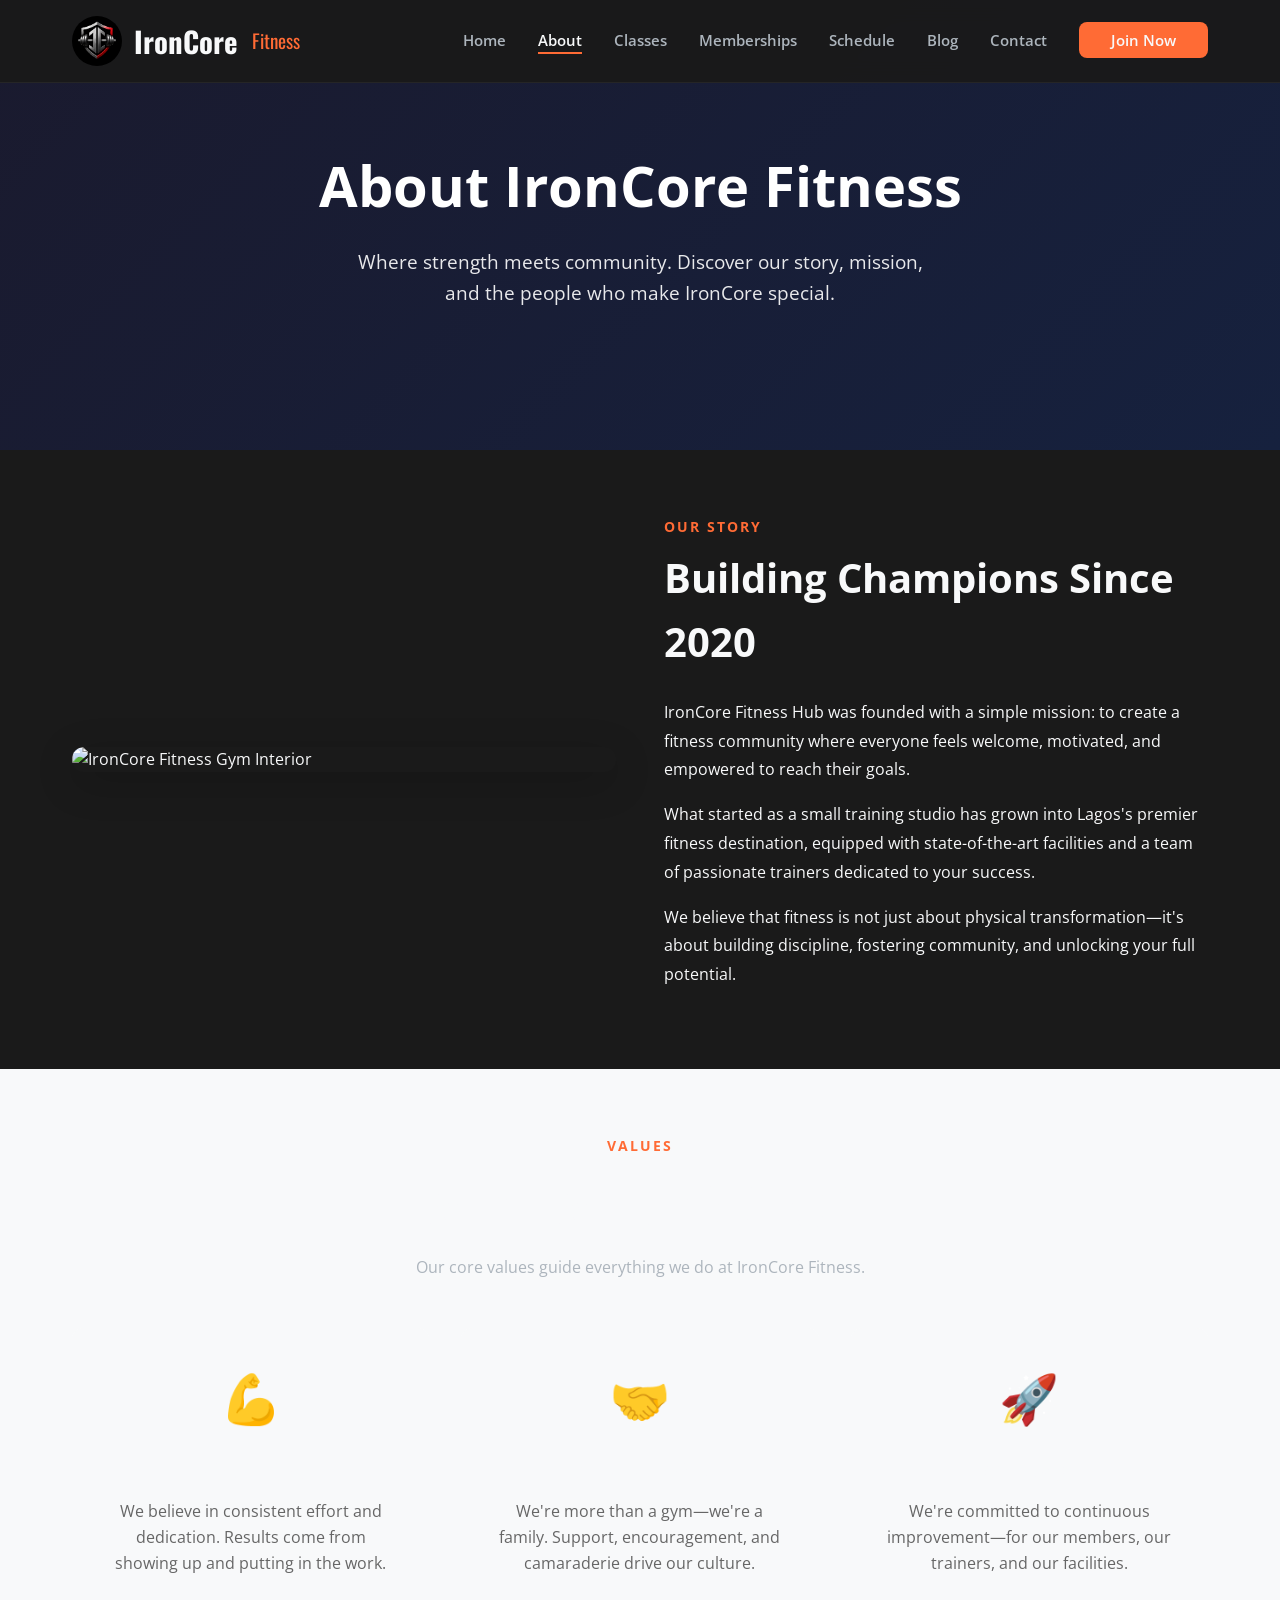
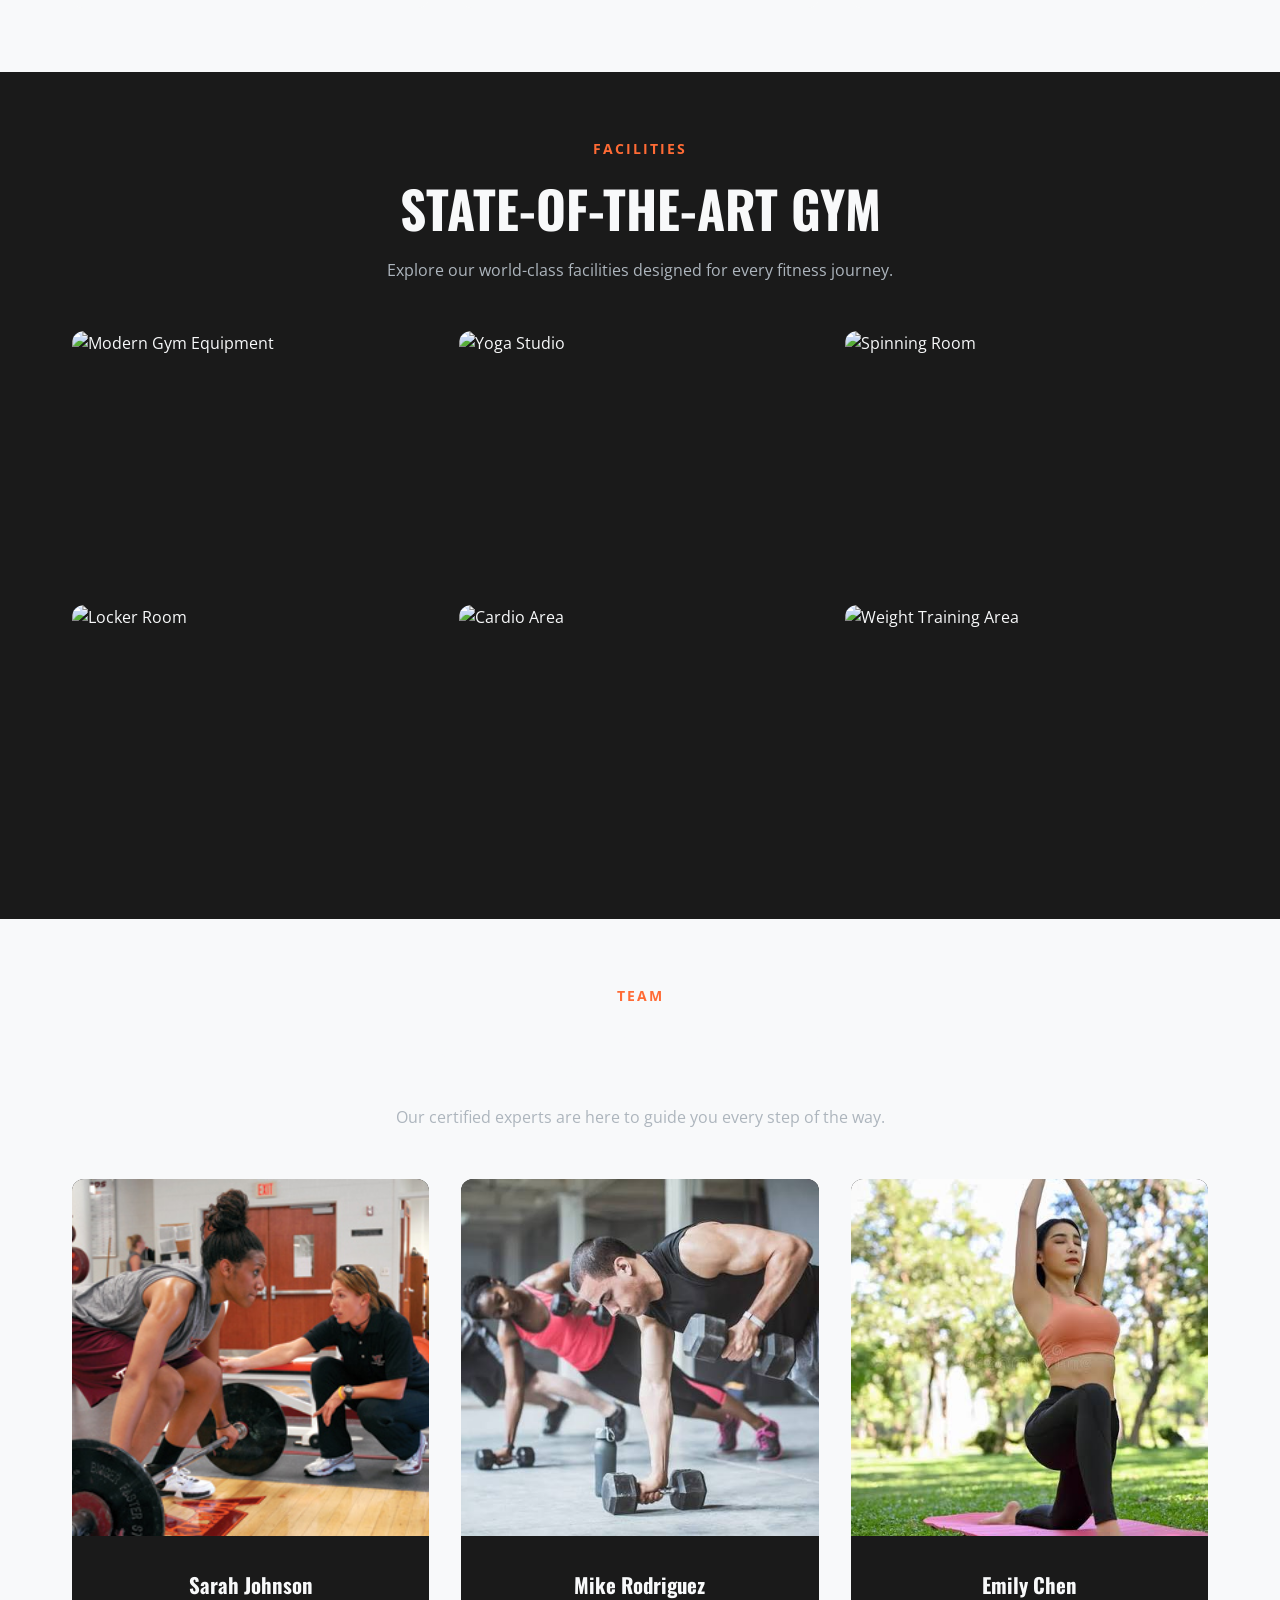
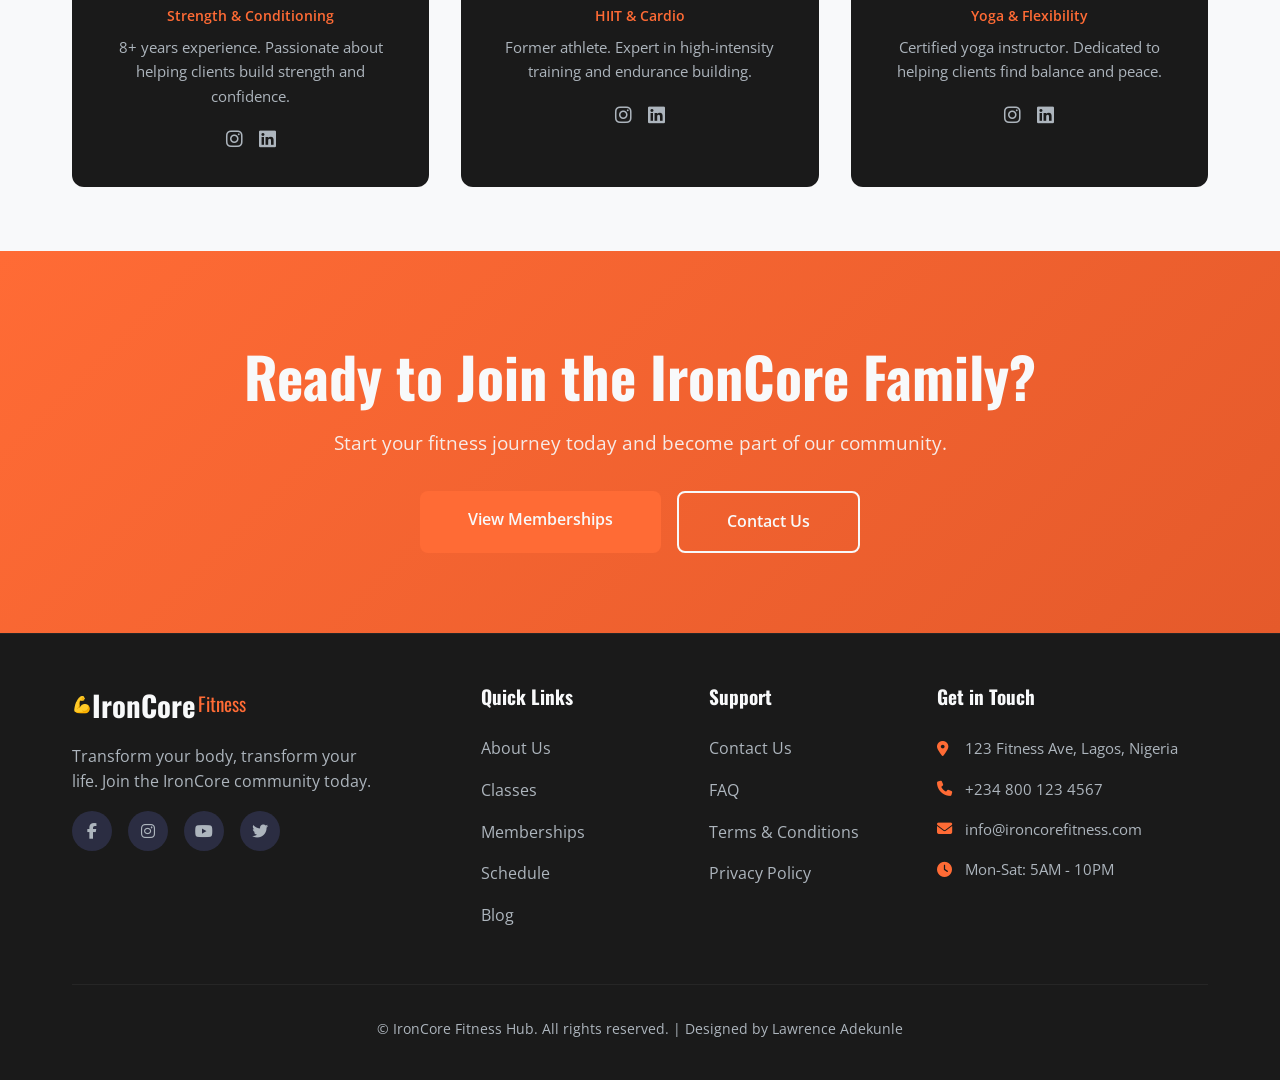
==== about.html @ e5c2a08a "update" ====
<!DOCTYPE html>
<html lang="en">
<head>
    <meta charset="UTF-8" />
    <meta name="viewport" content="width=device-width, initial-scale=1.0" />
    <meta name="description" content="About IronCore Fitness Hub - Discover our story, mission, and state-of-the-art facilities in Lagos, Nigeria." />
    <meta name="author" content="Lawrence Adekunle" />
    <meta name="robots" content="index, follow" />
    <meta name="theme-color" content="#e63946" />

    <!-- Open Graph Tags -->
    <meta property="og:title" content="About IronCore Fitness Hub" />
    <meta property="og:description" content="Learn about our mission, facilities, and expert trainers at IronCore Fitness Hub." />
    <meta property="og:type" content="website" />
    <meta property="og:url" content="https://ironcorefitness.com/about.html" />

    <!-- Canonical URL -->
    <link rel="canonical" href="https://ironcorefitness.com/about.html" />

    <!-- Favicon -->
    <link rel="icon" type="image/png" sizes="32x32" href="images/favicon-32x32.png" />
    <link rel="icon" type="image/png" sizes="16x16" href="images/favicon-16x16.png" />
    <link rel="apple-touch-icon" href="images/apple-touch-icon.png" />

    <!-- Google Fonts -->
    <link rel="preconnect" href="https://fonts.googleapis.com" />
    <link rel="preconnect" href="https://fonts.gstatic.com" crossorigin />
    <link href="https://fonts.googleapis.com/css2?family=Oswald:wght@400;600;700&family=Open+Sans:wght@300;400;600;700&display=swap" rel="stylesheet" media="print" onload="this.media='all'" />
    <noscript>
        <link href="https://fonts.googleapis.com/css2?family=Oswald:wght@400;600;700&family=Open+Sans:wght@300;400;600;700&display=swap" rel="stylesheet" />
    </noscript>

    <!-- CSS -->
    <link rel="stylesheet" href="styles/main.css" />
    <link rel="stylesheet" href="styles/main-large.css" />

    <!-- Font Awesome Icons -->
    <link rel="stylesheet" href="https://cdnjs.cloudflare.com/ajax/libs/font-awesome/6.4.0/css/all.min.css" />

    <title>About Us - IronCore Fitness Hub</title>

    <style>
        /* Page-specific styles */
        .page-hero {
            position: relative;
            min-height: 50vh;
            display: flex;
            align-items: center;
            justify-content: center;
            background: linear-gradient(135deg, #1a1a2e 0%, #16213e 100%);
            color: #fff;
            text-align: center;
            padding: 4rem 0;
        }

        .page-hero h1 {
            font-size: 3.5rem;
            font-weight: 700;
            margin-bottom: 1rem;
        }

        .page-hero p {
            font-size: 1.2rem;
            opacity: 0.9;
            max-width: 600px;
            margin: 0 auto;
        }

        .about-section {
            padding: 4rem 0;
        }

        .about-grid {
            display: grid;
            grid-template-columns: 1fr 1fr;
            gap: 3rem;
            align-items: center;
        }

        .about-image img {
            width: 100%;
            border-radius: 12px;
            box-shadow: 0 10px 40px rgba(0, 0, 0, 0.2);
        }

        .about-text h2 {
            font-size: 2.5rem;
            margin-bottom: 1.5rem;
        }

        .about-text p {
            margin-bottom: 1rem;
            line-height: 1.8;
        }

        .values-grid {
            display: grid;
            grid-template-columns: repeat(3, 1fr);
            gap: 2rem;
            margin-top: 3rem;
        }

        .value-card {
            text-align: center;
            padding: 2rem;
            background: #f8f9fa;
            border-radius: 12px;
            transition: transform 0.3s ease, box-shadow 0.3s ease;
        }

        .value-card:hover {
            transform: translateY(-5px);
            box-shadow: 0 10px 30px rgba(0, 0, 0, 0.1);
        }

        .value-card .icon {
            font-size: 3rem;
            color: #e63946;
            margin-bottom: 1rem;
        }

        .value-card h3 {
            font-size: 1.5rem;
            margin-bottom: 0.5rem;
        }

        .value-card p {
            color: #666;
            line-height: 1.6;
        }

        .facilities-gallery {
            display: grid;
            grid-template-columns: repeat(3, 1fr);
            gap: 1.5rem;
            margin-top: 2rem;
        }

        .facilities-gallery img {
            width: 100%;
            height: 250px;
            object-fit: cover;
            border-radius: 12px;
            transition: transform 0.3s ease;
        }

        .facilities-gallery img:hover {
            transform: scale(1.05);
        }

        /* Responsive */
        @media (max-width: 768px) {
            .about-grid {
                grid-template-columns: 1fr;
            }

            .values-grid {
                grid-template-columns: 1fr;
            }

            .facilities-gallery {
                grid-template-columns: 1fr 1fr;
            }

            .page-hero h1 {
                font-size: 2.5rem;
            }
        }

        @media (max-width: 480px) {
            .facilities-gallery {
                grid-template-columns: 1fr;
            }
        }
    </style>
</head>
<body>
    <!-- ===== HEADER ===== -->
    <header role="banner" aria-label="Site header">
        <div class="container">
            <div class="header-wrapper">
                <div class="logo">
                    <a href="index.html" aria-label="IronCore Fitness Home">
                        <img src="images/logo_icon.png" alt="IronCore Fitness Logo" class="logo-icon-img" width="50" height="50" loading="eager" />
                        <span class="logo-text">IronCore</span>
                        <span class="logo-sub">Fitness</span>
                    </a>
                </div>

                <nav role="navigation" aria-label="Main navigation">
                    <button class="hamburger" aria-label="Toggle navigation" aria-expanded="false" aria-controls="nav-links">
                        <span></span>
                        <span></span>
                        <span></span>
                    </button>
                    <ul class="nav-links" id="nav-links" role="menubar">
                        <li role="none"><a href="index.html" role="menuitem">Home</a></li>
                        <li role="none"><a href="about.html" class="active" role="menuitem" aria-current="page">About</a></li>
                        <li role="none"><a href="classes.html" role="menuitem">Classes</a></li>
                        <li role="none"><a href="memberships.html" role="menuitem">Memberships</a></li>
                        <li role="none"><a href="schedule.html" role="menuitem">Schedule</a></li>
                        <li role="none"><a href="blog.html" role="menuitem">Blog</a></li>
                        <li role="none"><a href="contact.html" role="menuitem">Contact</a></li>
                        <li role="none"><a href="#memberships" class="btn-nav-cta" role="menuitem">Join Now</a></li>
                    </ul>
                </nav>
            </div>
        </div>
    </header>

    <!-- ===== PAGE HERO ===== -->
    <section class="page-hero">
        <div class="container">
            <h1>About IronCore Fitness</h1>
            <p>Where strength meets community. Discover our story, mission, and the people who make IronCore special.</p>
        </div>
    </section>

    <!-- ===== OUR STORY ===== -->
    <section class="about-section">
        <div class="container">
            <div class="about-grid">
                <div class="about-image">
                    <img src="images/gym-interior.jpg" alt="IronCore Fitness Gym Interior" loading="lazy" />
                </div>
                <div class="about-text">
                    <span class="section-tag">Our Story</span>
                    <h2>Building Champions Since 2020</h2>
                    <p>IronCore Fitness Hub was founded with a simple mission: to create a fitness community where everyone feels welcome, motivated, and empowered to reach their goals.</p>
                    <p>What started as a small training studio has grown into Lagos's premier fitness destination, equipped with state-of-the-art facilities and a team of passionate trainers dedicated to your success.</p>
                    <p>We believe that fitness is not just about physical transformation—it's about building discipline, fostering community, and unlocking your full potential.</p>
                </div>
            </div>
        </div>
    </section>

    <!-- ===== CORE VALUES ===== -->
    <section class="about-section" style="background: #f8f9fa;">
        <div class="container">
            <div class="section-header">
                <span class="section-tag">Values</span>
                <h2>What We Stand For</h2>
                <p>Our core values guide everything we do at IronCore Fitness.</p>
            </div>
            <div class="values-grid">
                <div class="value-card">
                    <div class="icon">💪</div>
                    <h3>Discipline</h3>
                    <p>We believe in consistent effort and dedication. Results come from showing up and putting in the work.</p>
                </div>
                <div class="value-card">
                    <div class="icon">🤝</div>
                    <h3>Community</h3>
                    <p>We're more than a gym—we're a family. Support, encouragement, and camaraderie drive our culture.</p>
                </div>
                <div class="value-card">
                    <div class="icon">🚀</div>
                    <h3>Growth</h3>
                    <p>We're committed to continuous improvement—for our members, our trainers, and our facilities.</p>
                </div>
            </div>
        </div>
    </section>

    <!-- ===== FACILITIES ===== -->
    <section class="about-section">
        <div class="container">
            <div class="section-header">
                <span class="section-tag">Facilities</span>
                <h2>State-of-the-Art Gym</h2>
                <p>Explore our world-class facilities designed for every fitness journey.</p>
            </div>
            <div class="facilities-gallery">
                <img src="images/gym-equipment.jpg" alt="Modern Gym Equipment" loading="lazy" />
                <img src="images/yoga-studio.jpg" alt="Yoga Studio" loading="lazy" />
                <img src="images/spinning-room.jpg" alt="Spinning Room" loading="lazy" />
                <img src="images/locker-room.jpg" alt="Locker Room" loading="lazy" />
                <img src="images/cardio-area.jpg" alt="Cardio Area" loading="lazy" />
                <img src="images/weight-training.jpg" alt="Weight Training Area" loading="lazy" />
            </div>
        </div>
    </section>

    <!-- ===== MEET THE TEAM ===== -->
    <section class="about-section" style="background: #f8f9fa;">
        <div class="container">
            <div class="section-header">
                <span class="section-tag">Team</span>
                <h2>Meet Our Trainers</h2>
                <p>Our certified experts are here to guide you every step of the way.</p>
            </div>
            <div class="trainers-grid" style="display: grid; grid-template-columns: repeat(3, 1fr); gap: 2rem;">
                <!-- Trainer 1 -->
                <article class="trainer-card">
                    <div class="trainer-image">
                        <img src="images/strength_and_conditioning_trainer.jpg" alt="Sarah Johnson" loading="lazy" width="300" height="300" />
                    </div>
                    <div class="trainer-content">
                        <h3>Sarah Johnson</h3>
                        <span class="trainer-specialty">Strength &amp; Conditioning</span>
                        <p>8+ years experience. Passionate about helping clients build strength and confidence.</p>
                        <div class="trainer-social">
                            <a href="#" aria-label="Sarah's Instagram"><i class="fab fa-instagram"></i></a>
                            <a href="#" aria-label="Sarah's LinkedIn"><i class="fab fa-linkedin"></i></a>
                        </div>
                    </div>
                </article>

                <!-- Trainer 2 -->
                <article class="trainer-card">
                    <div class="trainer-image">
                        <img src="images/hiit_cardio_trainer.jpg" alt="Mike Rodriguez" loading="lazy" width="300" height="300" />
                    </div>
                    <div class="trainer-content">
                        <h3>Mike Rodriguez</h3>
                        <span class="trainer-specialty">HIIT &amp; Cardio</span>
                        <p>Former athlete. Expert in high-intensity training and endurance building.</p>
                        <div class="trainer-social">
                            <a href="#" aria-label="Mike's Instagram"><i class="fab fa-instagram"></i></a>
                            <a href="#" aria-label="Mike's LinkedIn"><i class="fab fa-linkedin"></i></a>
                        </div>
                    </div>
                </article>

                <!-- Trainer 3 -->
                <article class="trainer-card">
                    <div class="trainer-image">
                        <img src="images/yoga_flexibility_trainer.jpg" alt="Emily Chen" loading="lazy" width="300" height="300" />
                    </div>
                    <div class="trainer-content">
                        <h3>Emily Chen</h3>
                        <span class="trainer-specialty">Yoga &amp; Flexibility</span>
                        <p>Certified yoga instructor. Dedicated to helping clients find balance and peace.</p>
                        <div class="trainer-social">
                            <a href="#" aria-label="Emily's Instagram"><i class="fab fa-instagram"></i></a>
                            <a href="#" aria-label="Emily's LinkedIn"><i class="fab fa-linkedin"></i></a>
                        </div>
                    </div>
                </article>
            </div>
        </div>
    </section>

    <!-- ===== CTA SECTION ===== -->
    <section class="cta-section">
        <div class="container">
            <div class="cta-content">
                <h2>Ready to Join the IronCore Family?</h2>
                <p>Start your fitness journey today and become part of our community.</p>
                <div class="cta-buttons">
                    <a href="memberships.html" class="btn btn-primary">View Memberships</a>
                    <a href="contact.html" class="btn btn-secondary">Contact Us</a>
                </div>
            </div>
        </div>
    </section>

    <!-- ===== FOOTER ===== -->
    <footer role="contentinfo">
        <div class="container">
            <div class="footer-grid">
                <div class="footer-brand">
                    <div class="logo">
                        <span class="logo-icon" aria-hidden="true">💪</span>
                        <span class="logo-text">IronCore</span>
                        <span class="logo-sub">Fitness</span>
                    </div>
                    <p>Transform your body, transform your life. Join the IronCore community today.</p>
                    <div class="footer-social">
                        <a href="#" aria-label="Facebook"><i class="fab fa-facebook-f"></i></a>
                        <a href="#" aria-label="Instagram"><i class="fab fa-instagram"></i></a>
                        <a href="#" aria-label="YouTube"><i class="fab fa-youtube"></i></a>
                        <a href="#" aria-label="Twitter"><i class="fab fa-twitter"></i></a>
                    </div>
                </div>

                <div class="footer-links">
                    <h4>Quick Links</h4>
                    <ul>
                        <li><a href="about.html">About Us</a></li>
                        <li><a href="classes.html">Classes</a></li>
                        <li><a href="memberships.html">Memberships</a></li>
                        <li><a href="schedule.html">Schedule</a></li>
                        <li><a href="blog.html">Blog</a></li>
                    </ul>
                </div>

                <div class="footer-links">
                    <h4>Support</h4>
                    <ul>
                        <li><a href="contact.html">Contact Us</a></li>
                        <li><a href="#">FAQ</a></li>
                        <li><a href="#">Terms &amp; Conditions</a></li>
                        <li><a href="#">Privacy Policy</a></li>
                    </ul>
                </div>

                <div class="footer-contact">
                    <h4>Get in Touch</h4>
                    <ul>
                        <li><i class="fas fa-map-marker-alt"></i> 123 Fitness Ave, Lagos, Nigeria</li>
                        <li><i class="fas fa-phone"></i> <a href="tel:+2348001234567">+234 800 123 4567</a></li>
                        <li><i class="fas fa-envelope"></i> <a href="mailto:info@ironcorefitness.com">info@ironcorefitness.com</a></li>
                        <li><i class="fas fa-clock"></i> Mon-Sat: 5AM - 10PM</li>
                    </ul>
                </div>
            </div>
            <div class="footer-bottom">
                <p>&copy; <span id="year"></span> IronCore Fitness Hub. All rights reserved. | Designed by Lawrence Adekunle</p>
                <p id="lastModified"></p>
            </div>
        </div>
    </footer>

    <!-- ===== SCROLL TO TOP BUTTON ===== -->
    <button id="scroll-top" aria-label="Scroll to top">
        <i class="fas fa-chevron-up"></i>
    </button>

    <script src="js/main.js" defer></script>
</body>
</html>
---- styles/main.css ----
/* ============================================================
   style.css – IronCore Fitness Hub
   ============================================================ */

/* ----- CSS Variables ----- */
:root {
    /* Colors */
    --primary-dark: #1a1a1a;
    --primary-charcoal: #2b2d42;
    --accent-orange: #ff6b35;
    --accent-blue: #4cc9f0;
    --accent-gold: #fca311;
    --text-light: #f8f9fa;
    --text-muted: #adb5bd;
    --text-dark: #212529;
    --white: #ffffff;
    --shadow: rgba(0, 0, 0, 0.1);
    --shadow-hover: rgba(0, 0, 0, 0.2);
    
    /* Typography */
    --font-heading: 'Oswald', sans-serif;
    --font-body: 'Open Sans', sans-serif;
    
    /* Spacing */
    --spacing-sm: 0.5rem;
    --spacing-md: 1rem;
    --spacing-lg: 2rem;
    --spacing-xl: 3rem;
    --spacing-xxl: 5rem;
    
    /* Border Radius */
    --radius: 8px;
    --radius-lg: 12px;
    --radius-xl: 20px;
    
    /* Transitions */
    --transition: 0.3s ease;
}

/* ----- Reset & Base ----- */
* {
    margin: 0;
    padding: 0;
    box-sizing: border-box;
}

html {
    scroll-behavior: smooth;
}

body {
    font-family: var(--font-body);
    background-color: var(--primary-dark);
    color: var(--text-light);
    line-height: 1.6;
    min-height: 100vh;
}

a {
    text-decoration: none;
    color: inherit;
}

ul {
    list-style: none;
}

img {
    max-width: 100%;
    height: auto;
    display: block;
}

.container {
    max-width: 1200px;
    margin: 0 auto;
    padding: 0 var(--spacing-lg);
}

/* ----- Scroll Progress Bar ----- */
.scroll-progress {
    position: fixed;
    top: 0;
    left: 0;
    height: 3px;
    background: linear-gradient(90deg, var(--accent-orange), var(--accent-gold));
    z-index: 9999;
    width: 0%;
    transition: width 0.1s;
}

/* ----- Header ----- */
header {
    position: fixed;
    top: 0;
    left: 0;
    right: 0;
    z-index: 1000;
    background: rgba(26, 26, 26, 0.95);
    backdrop-filter: blur(10px);
    border-bottom: 1px solid rgba(255, 255, 255, 0.05);
    transition: var(--transition);
}

header.scrolled {
    background: rgba(26, 26, 26, 0.98);
    box-shadow: 0 4px 20px rgba(0, 0, 0, 0.3);
}

.header-wrapper {
    display: flex;
    justify-content: space-between;
    align-items: center;
    padding: var(--spacing-md) 0;
}

/* Logo */
.logo {
    display: flex;
    align-items: center;
}

.logo a {
    display: flex;
    align-items: center;
    text-decoration: none;
    gap: 12px;
}

.logo-icon-img {
    width: 50px;
    height: 50px;
    object-fit: contain;
    border-radius: 50%;
    transition: transform 0.3s ease;
}

.logo a:hover .logo-icon-img {
    transform: scale(1.1) rotate(-5deg);
}

.logo-text {
    font-size: 1.8rem;
    font-weight: 700;
    color: #f8f9fa;
    font-family: 'Oswald', sans-serif;
}

.logo-sub {
    font-size: 1.2rem;
    font-weight: 400;
    color: #ff6b35;
    font-family: 'Oswald', sans-serif;
    margin-left: 2px;
}
/* Navigation */
nav {
    display: flex;
    align-items: center;
}

.nav-links {
    display: flex;
    align-items: center;
    gap: var(--spacing-lg);
}

.nav-links a {
    font-weight: 600;
    font-size: 0.95rem;
    color: var(--text-muted);
    transition: var(--transition);
    position: relative;
}

.nav-links a::after {
    content: '';
    position: absolute;
    bottom: -4px;
    left: 0;
    width: 0;
    height: 2px;
    background: var(--accent-orange);
    transition: var(--transition);
}

.nav-links a:hover,
.nav-links a.active {
    color: var(--text-light);
}

.nav-links a:hover::after,
.nav-links a.active::after {
    width: 100%;
}

.btn-nav-cta {
    background: var(--accent-orange);
    color: var(--text-light) !important;
    padding: var(--spacing-sm) var(--spacing-lg);
    border-radius: var(--radius);
    transition: var(--transition);
}

.btn-nav-cta::after {
    display: none !important;
}

.btn-nav-cta:hover {
    background: #e55a2b;
    transform: translateY(-2px);
    box-shadow: 0 4px 15px rgba(255, 107, 53, 0.3);
}

/* Hamburger Menu */
.hamburger {
    display: none;
    flex-direction: column;
    gap: 5px;
    background: none;
    border: none;
    cursor: pointer;
    padding: 4px;
}

.hamburger span {
    display: block;
    width: 28px;
    height: 3px;
    background: var(--text-light);
    border-radius: 2px;
    transition: var(--transition);
}

.hamburger.active span:nth-child(1) {
    transform: rotate(45deg) translate(5px, 5px);
}

.hamburger.active span:nth-child(2) {
    opacity: 0;
}

.hamburger.active span:nth-child(3) {
    transform: rotate(-45deg) translate(5px, -5px);
}

/* ----- Hero Section ----- */
.hero {
    position: relative;
    min-height: 100vh;
    display: flex;
    align-items: center;
    padding: 100px 0 60px;
    overflow: hidden;
    background: linear-gradient(135deg, var(--primary-dark) 0%, var(--primary-charcoal) 100%);
}

.hero-overlay {
    position: absolute;
    top: 0;
    left: 0;
    right: 0;
    bottom: 0;
    background: linear-gradient(135deg, rgba(26, 26, 26, 0.9) 0%, rgba(43, 45, 66, 0.8) 100%);
}

.hero-content {
    position: relative;
    max-width: 700px;
}

.hero h1 {
    font-family: var(--font-heading);
    font-size: 4.5rem;
    font-weight: 700;
    line-height: 1.1;
    margin-bottom: var(--spacing-md);
    text-transform: uppercase;
}

.hero h1 span {
    color: var(--accent-orange);
}

.hero-subtitle {
    font-size: 1.3rem;
    color: var(--text-muted);
    margin-bottom: var(--spacing-lg);
    max-width: 500px;
}

.hero-buttons {
    display: flex;
    gap: var(--spacing-md);
    flex-wrap: wrap;
    margin-bottom: var(--spacing-xl);
}

.hero-stats {
    display: flex;
    gap: var(--spacing-xl);
}

.hero-stats .stat {
    text-align: center;
}

.hero-stats .stat-number {
    display: block;
    font-family: var(--font-heading);
    font-size: 2.5rem;
    font-weight: 700;
    color: var(--accent-orange);
}

.hero-stats .stat-label {
    font-size: 0.9rem;
    color: var(--text-muted);
}

.scroll-indicator {
    position: absolute;
    bottom: 30px;
    left: 50%;
    transform: translateX(-50%);
    display: flex;
    flex-direction: column;
    align-items: center;
    color: var(--text-muted);
    animation: bounce 2s infinite;
}

.scroll-indicator span {
    font-size: 0.8rem;
    text-transform: uppercase;
    letter-spacing: 2px;
    margin-bottom: 4px;
}

@keyframes bounce {
    0%, 20%, 50%, 80%, 100% {
        transform: translateX(-50%) translateY(0);
    }
    40% {
        transform: translateX(-50%) translateY(-10px);
    }
    60% {
        transform: translateX(-50%) translateY(-5px);
    }
}

/* ----- Buttons ----- */
.btn {
    display: inline-block;
    padding: var(--spacing-md) var(--spacing-xl);
    font-weight: 600;
    border-radius: var(--radius);
    border: none;
    cursor: pointer;
    transition: var(--transition);
    font-size: 1rem;
    font-family: var(--font-body);
    text-align: center;
}

.btn-primary {
    background: var(--accent-orange);
    color: var(--text-light);
}

.btn-primary:hover {
    background: #e55a2b;
    transform: translateY(-2px);
    box-shadow: 0 4px 20px rgba(255, 107, 53, 0.4);
}

.btn-secondary {
    background: transparent;
    color: var(--text-light);
    border: 2px solid var(--text-light);
}

.btn-secondary:hover {
    background: var(--text-light);
    color: var(--primary-dark);
    transform: translateY(-2px);
}

.btn-outline {
    background: transparent;
    color: var(--accent-orange);
    border: 2px solid var(--accent-orange);
}

.btn-outline:hover {
    background: var(--accent-orange);
    color: var(--text-light);
    transform: translateY(-2px);
}

.btn-small {
    padding: var(--spacing-sm) var(--spacing-lg);
    font-size: 0.9rem;
}

/* ----- Section Styles ----- */
section {
    padding: var(--spacing-xxl) 0;
}

.section-header {
    text-align: center;
    margin-bottom: var(--spacing-xl);
}

.section-tag {
    display: inline-block;
    color: var(--accent-orange);
    font-size: 0.85rem;
    font-weight: 700;
    text-transform: uppercase;
    letter-spacing: 2px;
    margin-bottom: var(--spacing-sm);
}

.section-header h2 {
    font-family: var(--font-heading);
    font-size: 2.8rem;
    margin-bottom: var(--spacing-sm);
    text-transform: uppercase;
}

.section-header p {
    color: var(--text-muted);
    max-width: 600px;
    margin: 0 auto;
}

.section-cta {
    text-align: center;
    margin-top: var(--spacing-xl);
}

/* ----- Classes Preview ----- */
.classes-preview {
    background: var(--primary-charcoal);
}

.classes-grid {
    display: grid;
    grid-template-columns: repeat(3, 1fr);
    gap: var(--spacing-lg);
}

.class-card {
    background: var(--primary-dark);
    border-radius: var(--radius-lg);
    overflow: hidden;
    transition: var(--transition);
}

.class-card:hover {
    transform: translateY(-8px);
    box-shadow: 0 8px 30px var(--shadow-hover);
}

.class-image {
    position: relative;
    aspect-ratio: 16/9;
    overflow: hidden;
}

.class-image img {
    width: 100%;
    height: 100%;
    object-fit: cover;
    transition: var(--transition);
}

.class-card:hover .class-image img {
    transform: scale(1.05);
}

.class-level {
    position: absolute;
    top: var(--spacing-sm);
    right: var(--spacing-sm);
    padding: 4px 12px;
    border-radius: 20px;
    font-size: 0.75rem;
    font-weight: 600;
    text-transform: uppercase;
    background: var(--accent-orange);
    color: var(--text-light);
}

.class-level.beginner {
    background: #28a745;
}

.class-level.intermediate {
    background: var(--accent-gold);
    color: var(--text-dark);
}

.class-level.advanced {
    background: #dc3545;
}

.class-content {
    padding: var(--spacing-lg);
}

.class-content h3 {
    font-family: var(--font-heading);
    font-size: 1.3rem;
    margin-bottom: var(--spacing-sm);
}

.class-content p {
    color: var(--text-muted);
    font-size: 0.95rem;
    margin-bottom: var(--spacing-md);
}

.class-meta {
    display: flex;
    gap: var(--spacing-md);
    margin-bottom: var(--spacing-md);
}

.class-meta span {
    font-size: 0.85rem;
    color: var(--text-muted);
}

.class-meta i {
    margin-right: 4px;
    color: var(--accent-orange);
}

/* ----- Memberships ----- */
.memberships-preview {
    background: var(--primary-dark);
}

.pricing-toggle {
    display: flex;
    justify-content: center;
    gap: var(--spacing-sm);
    margin-bottom: var(--spacing-xl);
    background: var(--primary-charcoal);
    padding: 6px;
    border-radius: var(--radius);
    max-width: 300px;
    margin-left: auto;
    margin-right: auto;
}

.toggle-btn {
    padding: var(--spacing-sm) var(--spacing-lg);
    border: none;
    border-radius: var(--radius);
    cursor: pointer;
    font-weight: 600;
    font-size: 0.95rem;
    transition: var(--transition);
    background: transparent;
    color: var(--text-muted);
    font-family: var(--font-body);
}

.toggle-btn.active {
    background: var(--accent-orange);
    color: var(--text-light);
}

.toggle-btn:hover:not(.active) {
    color: var(--text-light);
}

.save-badge {
    display: inline-block;
    background: var(--accent-gold);
    color: var(--text-dark);
    padding: 2px 8px;
    border-radius: 20px;
    font-size: 0.65rem;
    font-weight: 700;
    margin-left: 4px;
}

.pricing-grid {
    display: grid;
    grid-template-columns: repeat(3, 1fr);
    gap: var(--spacing-lg);
    align-items: stretch;
}

.pricing-card {
    background: var(--primary-charcoal);
    border-radius: var(--radius-lg);
    padding: var(--spacing-xl);
    text-align: center;
    transition: var(--transition);
    display: flex;
    flex-direction: column;
}

.pricing-card:hover {
    transform: translateY(-5px);
    box-shadow: 0 8px 30px var(--shadow-hover);
}

.pricing-card.featured {
    border: 2px solid var(--accent-orange);
    position: relative;
}

.featured-badge {
    position: absolute;
    top: -12px;
    left: 50%;
    transform: translateX(-50%);
    background: var(--accent-orange);
    color: var(--text-light);
    padding: 4px 16px;
    border-radius: 20px;
    font-size: 0.8rem;
    font-weight: 700;
    text-transform: uppercase;
}

.pricing-header h3 {
    font-family: var(--font-heading);
    font-size: 1.6rem;
    margin-bottom: var(--spacing-sm);
}

.pricing-price {
    margin-bottom: var(--spacing-lg);
}

.price-amount {
    font-family: var(--font-heading);
    font-size: 3rem;
    font-weight: 700;
    color: var(--accent-orange);
}

.price-period {
    color: var(--text-muted);
}

.pricing-features {
    flex: 1;
    text-align: left;
    margin-bottom: var(--spacing-lg);
}

.pricing-features li {
    padding: var(--spacing-sm) 0;
    border-bottom: 1px solid rgba(255, 255, 255, 0.05);
    display: flex;
    align-items: center;
    gap: var(--spacing-sm);
}

.pricing-features i {
    color: var(--accent-orange);
    width: 20px;
}

.pricing-features .fa-times {
    color: var(--text-muted);
}

/* ----- Trainers ----- */
.trainers-preview {
    background: var(--primary-charcoal);
}

.trainers-grid {
    display: grid;
    grid-template-columns: repeat(3, 1fr);
    gap: var(--spacing-lg);
}

.trainer-card {
    background: var(--primary-dark);
    border-radius: var(--radius-lg);
    overflow: hidden;
    text-align: center;
    transition: var(--transition);
}

.trainer-card:hover {
    transform: translateY(-5px);
    box-shadow: 0 8px 30px var(--shadow-hover);
}

.trainer-image {
    aspect-ratio: 1/1;
    overflow: hidden;
}

.trainer-image img {
    width: 100%;
    height: 100%;
    object-fit: cover;
    transition: var(--transition);
}

.trainer-card:hover .trainer-image img {
    transform: scale(1.05);
}

.trainer-content {
    padding: var(--spacing-lg);
}

.trainer-content h3 {
    font-family: var(--font-heading);
    font-size: 1.3rem;
    margin-bottom: 4px;
}

.trainer-specialty {
    display: block;
    color: var(--accent-orange);
    font-size: 0.85rem;
    font-weight: 600;
    margin-bottom: var(--spacing-sm);
}

.trainer-content p {
    color: var(--text-muted);
    font-size: 0.95rem;
    margin-bottom: var(--spacing-md);
}

.trainer-social {
    display: flex;
    justify-content: center;
    gap: var(--spacing-md);
}

.trainer-social a {
    color: var(--text-muted);
    transition: var(--transition);
    font-size: 1.2rem;
}

.trainer-social a:hover {
    color: var(--accent-orange);
    transform: translateY(-2px);
}

/* ----- Testimonials ----- */
.testimonials {
    background: var(--primary-dark);
}

.testimonials-slider {
    position: relative;
    max-width: 800px;
    margin: 0 auto;
    overflow: hidden;
}

.testimonial-card {
    display: none;
    text-align: center;
    padding: var(--spacing-xl);
    background: var(--primary-charcoal);
    border-radius: var(--radius-lg);
    animation: fadeIn 0.5s ease;
}

.testimonial-card.active {
    display: block;
}

@keyframes fadeIn {
    from {
        opacity: 0;
        transform: translateY(20px);
    }
    to {
        opacity: 1;
        transform: translateY(0);
    }
}

.testimonial-rating {
    color: var(--accent-gold);
    font-size: 1.2rem;
    margin-bottom: var(--spacing-md);
}

.testimonial-card p {
    font-size: 1.2rem;
    font-style: italic;
    color: var(--text-muted);
    margin-bottom: var(--spacing-lg);
}

.testimonial-author {
    display: flex;
    align-items: center;
    justify-content: center;
    gap: var(--spacing-md);
}

.testimonial-author img {
    width: 60px;
    height: 60px;
    border-radius: 50%;
    object-fit: cover;
    border: 3px solid var(--accent-orange);
}

.testimonial-author h4 {
    font-family: var(--font-heading);
    font-size: 1.1rem;
}

.testimonial-author span {
    font-size: 0.85rem;
    color: var(--text-muted);
}

.testimonial-controls {
    display: flex;
    justify-content: center;
    align-items: center;
    gap: var(--spacing-lg);
    margin-top: var(--spacing-lg);
}

.testimonial-controls button {
    background: none;
    border: none;
    color: var(--text-muted);
    font-size: 1.5rem;
    cursor: pointer;
    transition: var(--transition);
    padding: 8px;
}

.testimonial-controls button:hover {
    color: var(--accent-orange);
}

.testimonial-dots {
    display: flex;
    gap: var(--spacing-sm);
}

.testimonial-dots .dot {
    width: 12px;
    height: 12px;
    border-radius: 50%;
    background: var(--text-muted);
    cursor: pointer;
    transition: var(--transition);
}

.testimonial-dots .dot.active {
    background: var(--accent-orange);
    transform: scale(1.2);
}

/* ----- CTA Section ----- */
.cta-section {
    background: linear-gradient(135deg, var(--accent-orange), #e55a2b);
    padding: var(--spacing-xxl) 0;
}

.cta-content {
    text-align: center;
}

.cta-content h2 {
    font-family: var(--font-heading);
    font-size: 2.8rem;
    margin-bottom: var(--spacing-sm);
}

.cta-content p {
    font-size: 1.2rem;
    margin-bottom: var(--spacing-lg);
    opacity: 0.9;
}

.cta-buttons {
    display: flex;
    gap: var(--spacing-md);
    justify-content: center;
    flex-wrap: wrap;
}

.cta-buttons .btn-secondary {
    border-color: var(--text-light);
}

.cta-buttons .btn-secondary:hover {
    background: var(--text-light);
    color: var(--accent-orange);
}

/* ----- Newsletter ----- */
.newsletter {
    background: var(--primary-charcoal);
    padding: var(--spacing-xl) 0;
}

.newsletter-content {
    text-align: center;
    max-width: 600px;
    margin: 0 auto;
}

.newsletter-content h2 {
    font-family: var(--font-heading);
    font-size: 2rem;
    margin-bottom: var(--spacing-sm);
}

.newsletter-content p {
    color: var(--text-muted);
    margin-bottom: var(--spacing-lg);
}

.newsletter-form {
    display: flex;
    gap: var(--spacing-sm);
}

.newsletter-form input {
    flex: 1;
    padding: var(--spacing-md);
    border: none;
    border-radius: var(--radius);
    font-size: 1rem;
    font-family: var(--font-body);
    background: var(--primary-dark);
    color: var(--text-light);
}

.newsletter-form input::placeholder {
    color: var(--text-muted);
}

.newsletter-form input:focus {
    outline: 2px solid var(--accent-orange);
}

/* ----- Scroll to Top ----- */
#scroll-top {
    position: fixed;
    bottom: 30px;
    right: 30px;
    width: 50px;
    height: 50px;
    border-radius: 50%;
    background: var(--accent-orange);
    color: var(--text-light);
    border: none;
    font-size: 1.2rem;
    cursor: pointer;
    transition: var(--transition);
    opacity: 0;
    visibility: hidden;
    transform: translateY(20px);
    z-index: 999;
}

#scroll-top.show {
    opacity: 1;
    visibility: visible;
    transform: translateY(0);
}

#scroll-top:hover {
    background: #e55a2b;
    transform: translateY(-3px);
    box-shadow: 0 4px 20px rgba(255, 107, 53, 0.4);
}

/* ----- Footer ----- */
footer {
    background: var(--primary-dark);
    border-top: 1px solid rgba(255, 255, 255, 0.05);
    padding-top: var(--spacing-xl);
}

.footer-grid {
    display: grid;
    grid-template-columns: 2fr 1fr 1fr 1.5fr;
    gap: var(--spacing-xl);
    padding-bottom: var(--spacing-xl);
    border-bottom: 1px solid rgba(255, 255, 255, 0.05);
}

.footer-brand .logo {
    margin-bottom: var(--spacing-md);
}

.footer-brand p {
    color: var(--text-muted);
    margin-bottom: var(--spacing-md);
    max-width: 300px;
}

.footer-social {
    display: flex;
    gap: var(--spacing-md);
}

.footer-social a {
    width: 40px;
    height: 40px;
    border-radius: 50%;
    background: var(--primary-charcoal);
    display: flex;
    align-items: center;
    justify-content: center;
    color: var(--text-muted);
    transition: var(--transition);
}

.footer-social a:hover {
    background: var(--accent-orange);
    color: var(--text-light);
    transform: translateY(-3px);
}

.footer-links h4,
.footer-contact h4 {
    font-family: var(--font-heading);
    font-size: 1.2rem;
    margin-bottom: var(--spacing-md);
}

.footer-links ul li,
.footer-contact ul li {
    padding: var(--spacing-sm) 0;
}

.footer-links ul li a {
    color: var(--text-muted);
    transition: var(--transition);
}

.footer-links ul li a:hover {
    color: var(--accent-orange);
    padding-left: 4px;
}

.footer-contact ul li {
    display: flex;
    align-items: center;
    gap: var(--spacing-sm);
    color: var(--text-muted);
    font-size: 0.95rem;
}

.footer-contact ul li i {
    color: var(--accent-orange);
    width: 20px;
}

.footer-bottom {
    text-align: center;
    padding: var(--spacing-lg) 0;
    color: var(--text-muted);
    font-size: 0.9rem;
}

.footer-bottom p {
    margin-bottom: var(--spacing-sm);
}

/* ----- Responsive - Mobile First ----- */
/* Mobile styles are in the main CSS, larger screens in style-large.css */

/* Mobile: Up to 600px */
@media screen and (max-width: 600px) {
    .container {
        padding: 0 var(--spacing-md);
    }
    
    .hamburger {
        display: flex;
    }
    
    .nav-links {
        display: none;
        flex-direction: column;
        position: absolute;
        top: 100%;
        left: 0;
        right: 0;
        background: var(--primary-dark);
        padding: var(--spacing-lg);
        gap: var(--spacing-md);
        border-bottom: 1px solid rgba(255, 255, 255, 0.05);
    }
    
    .nav-links.open {
        display: flex;
    }
    
    .nav-links a {
        font-size: 1.1rem;
        padding: var(--spacing-sm) 0;
    }
    
    .btn-nav-cta {
        padding: var(--spacing-sm);
        text-align: center;
    }
    
    .hero h1 {
        font-size: 2.5rem;
    }
    
    .hero-subtitle {
        font-size: 1.1rem;
    }
    
    .hero-stats {
        flex-wrap: wrap;
        gap: var(--spacing-lg);
    }
    
    .hero-stats .stat-number {
        font-size: 2rem;
    }
    
    .section-header h2 {
        font-size: 2rem;
    }
    
    .classes-grid,
    .trainers-grid,
    .pricing-grid {
        grid-template-columns: 1fr;
    }
    
    .footer-grid {
        grid-template-columns: 1fr;
        gap: var(--spacing-lg);
    }
    
    .newsletter-form {
        flex-direction: column;
    }
    
    .pricing-card.featured {
        border-width: 2px;
    }
    
    .cta-content h2 {
        font-size: 2rem;
    }
    
    .cta-buttons {
        flex-direction: column;
        align-items: center;
    }
    
    .cta-buttons .btn {
        width: 100%;
        max-width: 300px;
    }
    
    .testimonial-card p {
        font-size: 1rem;
    }
    
    .testimonial-author {
        flex-direction: column;
    }
    
    #scroll-top {
        bottom: 20px;
        right: 20px;
        width: 45px;
        height: 45px;
        font-size: 1rem;
    }
}
---- styles/main-large.css ----
/* ============================================================
   style-large.css – IronCore Fitness Hub (Desktop)
   ============================================================ */

/* ----- Desktop: 1025px and above ----- */
@media screen and (min-width: 1025px) {
    .hero h1 {
        font-size: 5.5rem;
    }
    
    .hero-content {
        max-width: 800px;
    }
    
    .hero-stats {
        gap: var(--spacing-xxl);
    }
    
    .hero-stats .stat-number {
        font-size: 3rem;
    }
    
    .section-header h2 {
        font-size: 3.2rem;
    }
    
    .classes-grid,
    .trainers-grid {
        grid-template-columns: repeat(3, 1fr);
        gap: var(--spacing-xl);
    }
    
    .pricing-grid {
        grid-template-columns: repeat(3, 1fr);
        gap: var(--spacing-xl);
    }
    
    .pricing-card {
        padding: var(--spacing-xl);
    }
    
    .price-amount {
        font-size: 3.5rem;
    }
    
    .testimonial-card p {
        font-size: 1.3rem;
    }
    
    .footer-grid {
        grid-template-columns: 2fr 1fr 1fr 1.5fr;
        gap: var(--spacing-xl);
    }
    
    .cta-content h2 {
        font-size: 3.5rem;
    }
}

/* ----- Tablet: 601px to 1024px ----- */
@media screen and (min-width: 601px) and (max-width: 1024px) {
    .hero h1 {
        font-size: 3.5rem;
    }
    
    .hero-content {
        max-width: 600px;
    }
    
    .classes-grid,
    .trainers-grid {
        grid-template-columns: repeat(2, 1fr);
        gap: var(--spacing-lg);
    }
    
    .pricing-grid {
        grid-template-columns: repeat(2, 1fr);
        gap: var(--spacing-lg);
    }
    
    .pricing-card:last-child {
        grid-column: span 2;
        max-width: 400px;
        margin: 0 auto;
    }
    
    .footer-grid {
        grid-template-columns: repeat(2, 1fr);
        gap: var(--spacing-lg);
    }
    
    .section-header h2 {
        font-size: 2.4rem;
    }
    
    .cta-content h2 {
        font-size: 2.4rem;
    }
    
    .hero-stats {
        gap: var(--spacing-lg);
    }
    
    .hero-stats .stat-number {
        font-size: 2.2rem;
    }
}

/* ----- Tablet Portrait: 601px to 768px ----- */
@media screen and (min-width: 601px) and (max-width: 768px) {
    .hero h1 {
        font-size: 2.8rem;
    }
    
    .classes-grid,
    .trainers-grid {
        grid-template-columns: 1fr 1fr;
    }
    
    .pricing-grid {
        grid-template-columns: 1fr;
        max-width: 400px;
        margin: 0 auto;
    }
    
    .pricing-card:last-child {
        grid-column: span 1;
    }
}
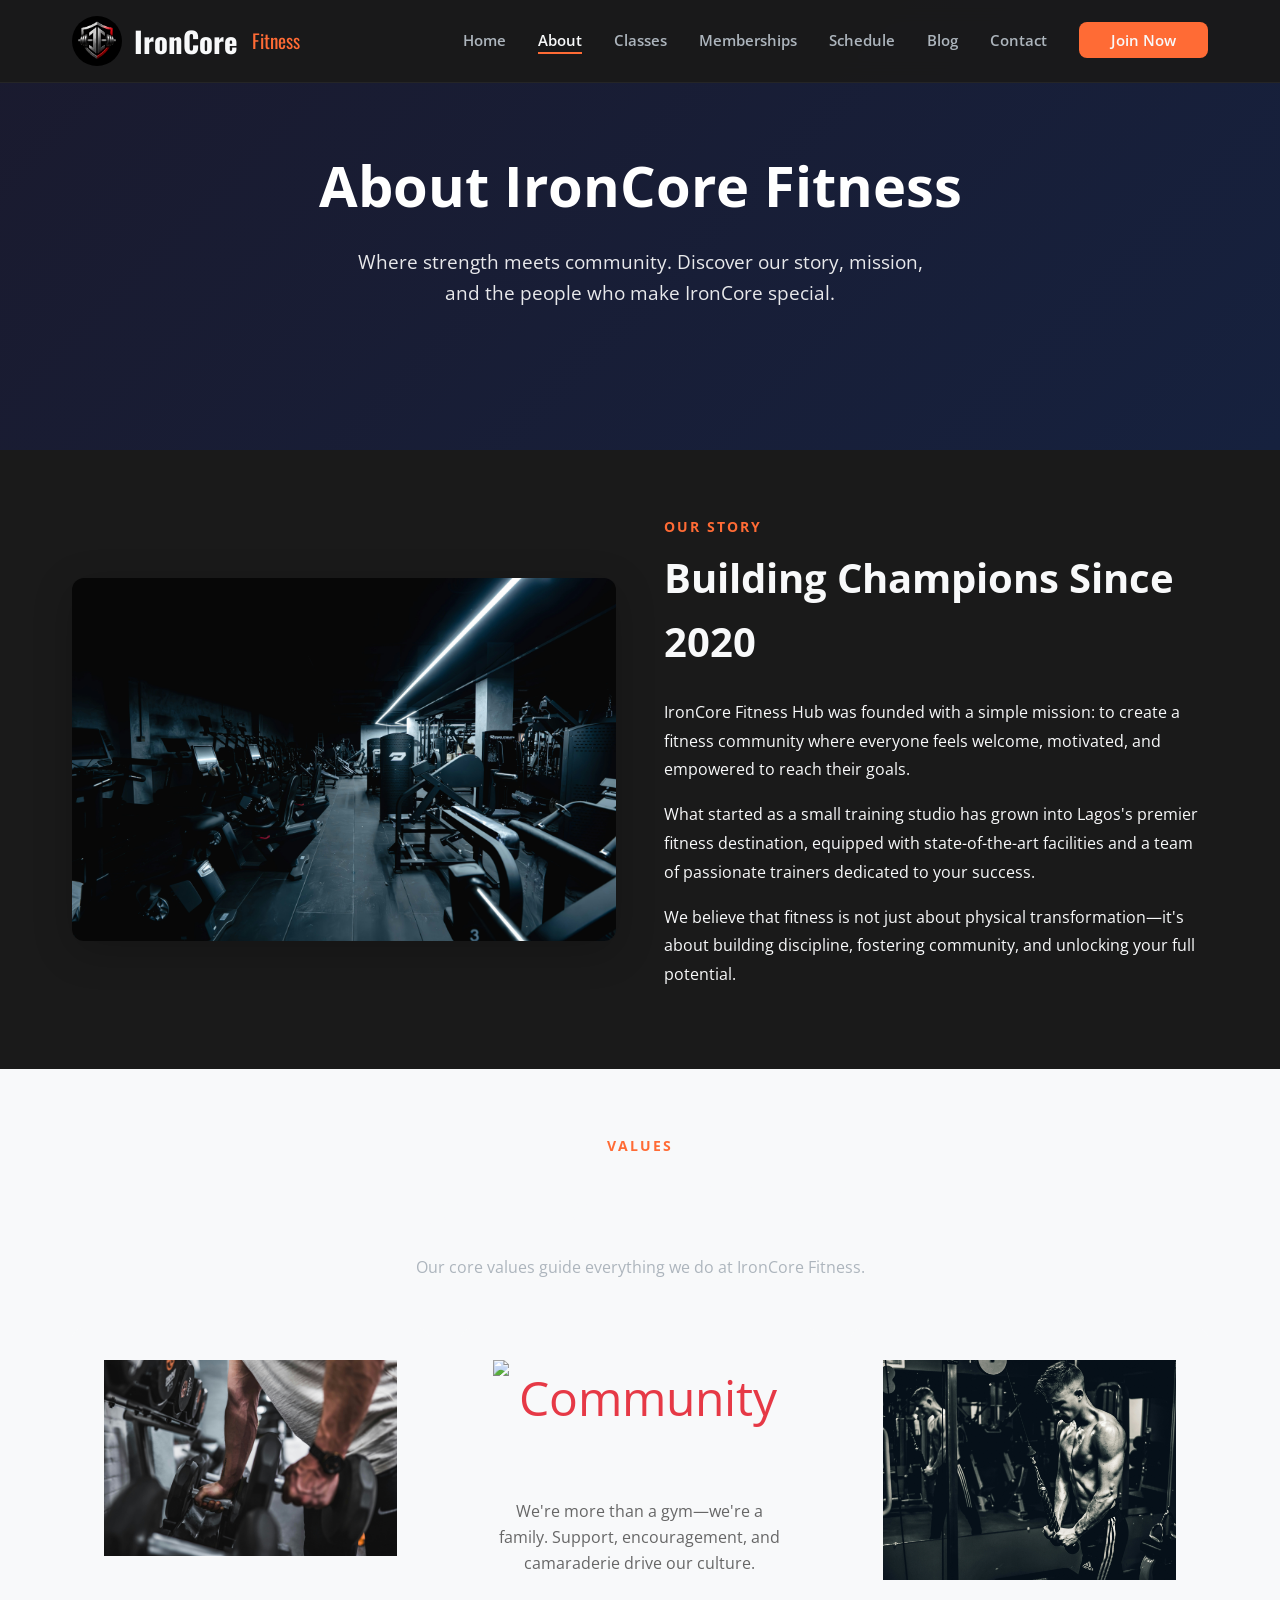
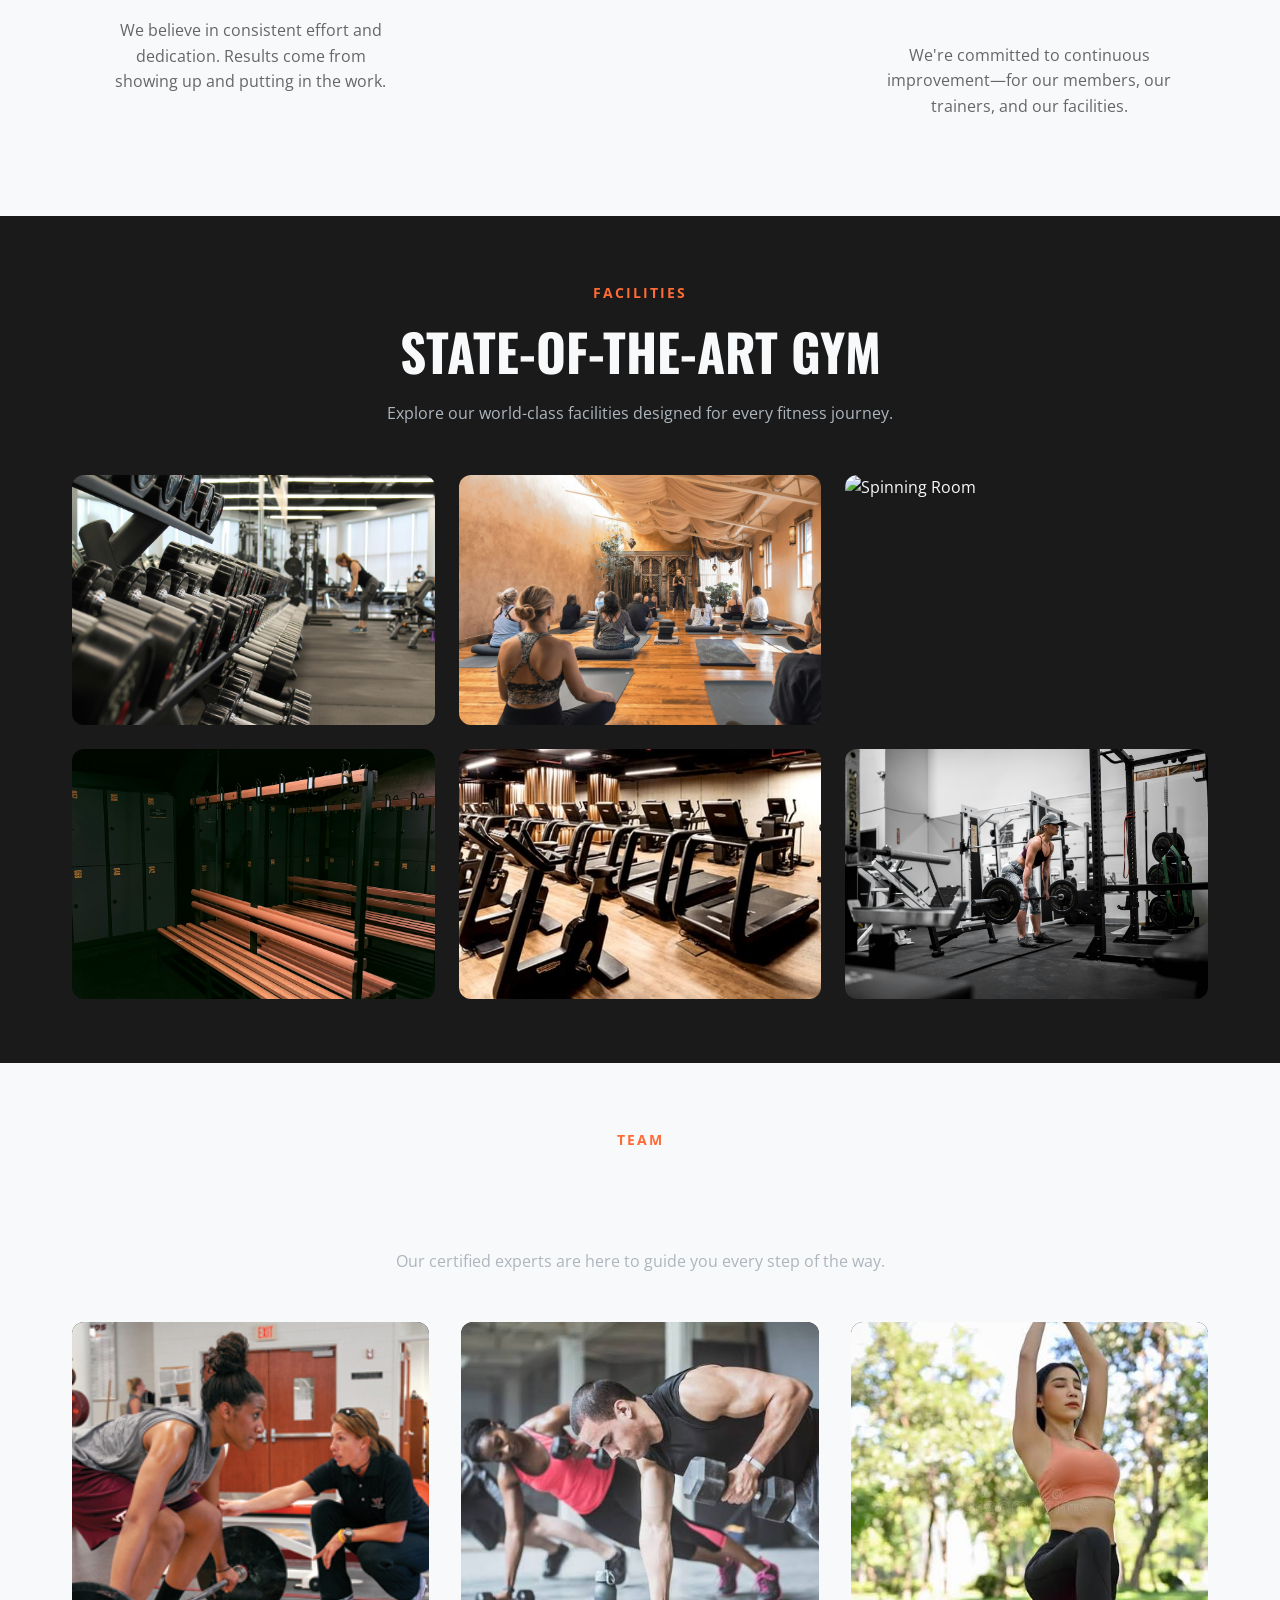
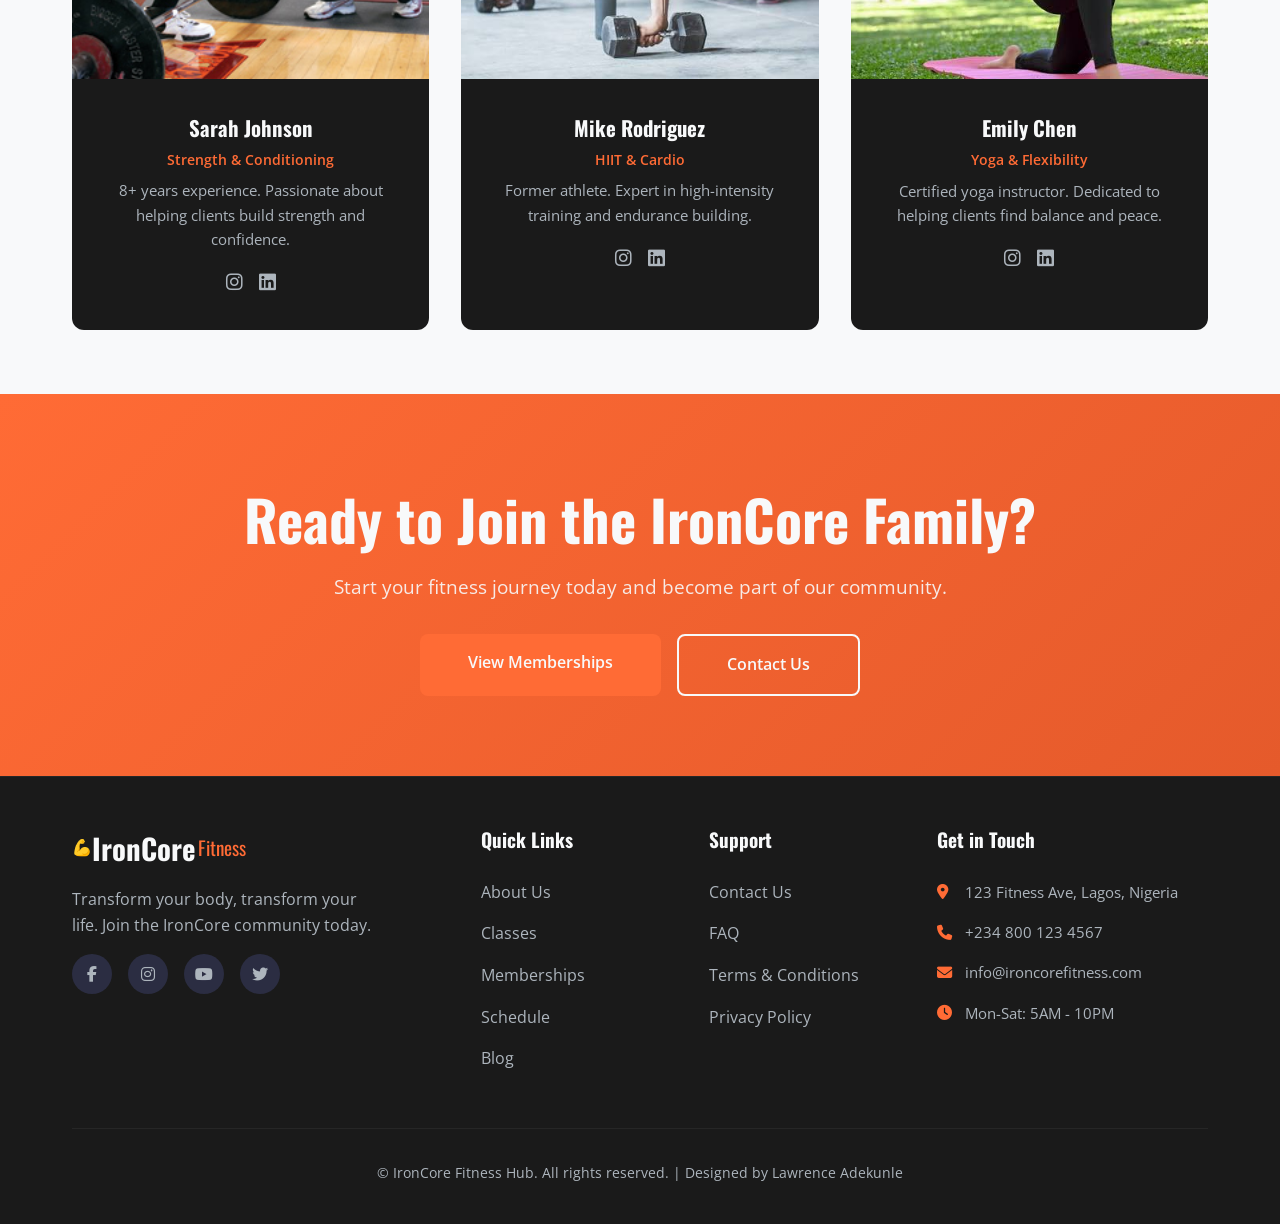
==== commit f0717a48: "update" ====
--- a/about.html
+++ b/about.html
@@ -221,7 +221,7 @@
         <div class="container">
             <div class="about-grid">
                 <div class="about-image">
-                    <img src="images/gym-interior.jpg" alt="IronCore Fitness Gym Interior" loading="lazy" />
+                    <img src="images/fitness_gym_interior.jpg" alt="IronCore Fitness Gym Interior" loading="lazy" />
                 </div>
                 <div class="about-text">
                     <span class="section-tag">Our Story</span>
@@ -235,32 +235,38 @@
     </section>
 
     <!-- ===== CORE VALUES ===== -->
-    <section class="about-section" style="background: #f8f9fa;">
-        <div class="container">
-            <div class="section-header">
-                <span class="section-tag">Values</span>
-                <h2>What We Stand For</h2>
-                <p>Our core values guide everything we do at IronCore Fitness.</p>
-            </div>
-            <div class="values-grid">
-                <div class="value-card">
-                    <div class="icon">💪</div>
-                    <h3>Discipline</h3>
-                    <p>We believe in consistent effort and dedication. Results come from showing up and putting in the work.</p>
-                </div>
-                <div class="value-card">
-                    <div class="icon">🤝</div>
-                    <h3>Community</h3>
-                    <p>We're more than a gym—we're a family. Support, encouragement, and camaraderie drive our culture.</p>
-                </div>
-                <div class="value-card">
-                    <div class="icon">🚀</div>
-                    <h3>Growth</h3>
-                    <p>We're committed to continuous improvement—for our members, our trainers, and our facilities.</p>
-                </div>
-            </div>
-        </div>
-    </section>
+   <section class="about-section" style="background: #f8f9fa;">
+    <div class="container">
+        <div class="section-header">
+            <span class="section-tag">Values</span>
+            <h2>What We Stand For</h2>
+            <p>Our core values guide everything we do at IronCore Fitness.</p>
+        </div>
+        <div class="values-grid">
+            <div class="value-card">
+                <div class="icon">
+                    <img src="images/anastase-maragos-FP7cfYPPUKM-unsplash.jpg" alt="Discipline"loading="lazy" />
+                </div>
+                <h3>Discipline</h3>
+                <p>We believe in consistent effort and dedication. Results come from showing up and putting in the work.</p>
+            </div>
+            <div class="value-card">
+                <div class="icon">
+                    <img src="images/lj-lara-j0jeExniTXw-unsplash.jpg" alt="Community" loading="lazy" />
+                </div>
+                <h3>Community</h3>
+                <p>We're more than a gym—we're a family. Support, encouragement, and camaraderie drive our culture.</p>
+            </div>
+            <div class="value-card">
+                <div class="icon">
+                    <img src="images/daniel-apodaca-WdoQio6HPVA-unsplash.jpg" alt="Growth" loading="lazy" />
+                </div>
+                <h3>Growth</h3>
+                <p>We're committed to continuous improvement—for our members, our trainers, and our facilities.</p>
+            </div>
+        </div>
+    </div>
+</section>
 
     <!-- ===== FACILITIES ===== -->
     <section class="about-section">
@@ -272,11 +278,11 @@
             </div>
             <div class="facilities-gallery">
                 <img src="images/gym-equipment.jpg" alt="Modern Gym Equipment" loading="lazy" />
-                <img src="images/yoga-studio.jpg" alt="Yoga Studio" loading="lazy" />
-                <img src="images/spinning-room.jpg" alt="Spinning Room" loading="lazy" />
-                <img src="images/locker-room.jpg" alt="Locker Room" loading="lazy" />
-                <img src="images/cardio-area.jpg" alt="Cardio Area" loading="lazy" />
-                <img src="images/weight-training.jpg" alt="Weight Training Area" loading="lazy" />
+                <img src="images/yoga_studio.jpg" alt="Yoga Studio" loading="lazy" />
+                <img src="images/spinning_room.jpg" alt="Spinning Room" loading="lazy" />
+                <img src="images/locker_room.jpg" alt="Locker Room" loading="lazy" />
+                <img src="images/cardio_area.jpg" alt="Cardio Area" loading="lazy" />
+                <img src="images/weight_training.jpg" alt="Weight Training Area" loading="lazy" />
             </div>
         </div>
     </section>
